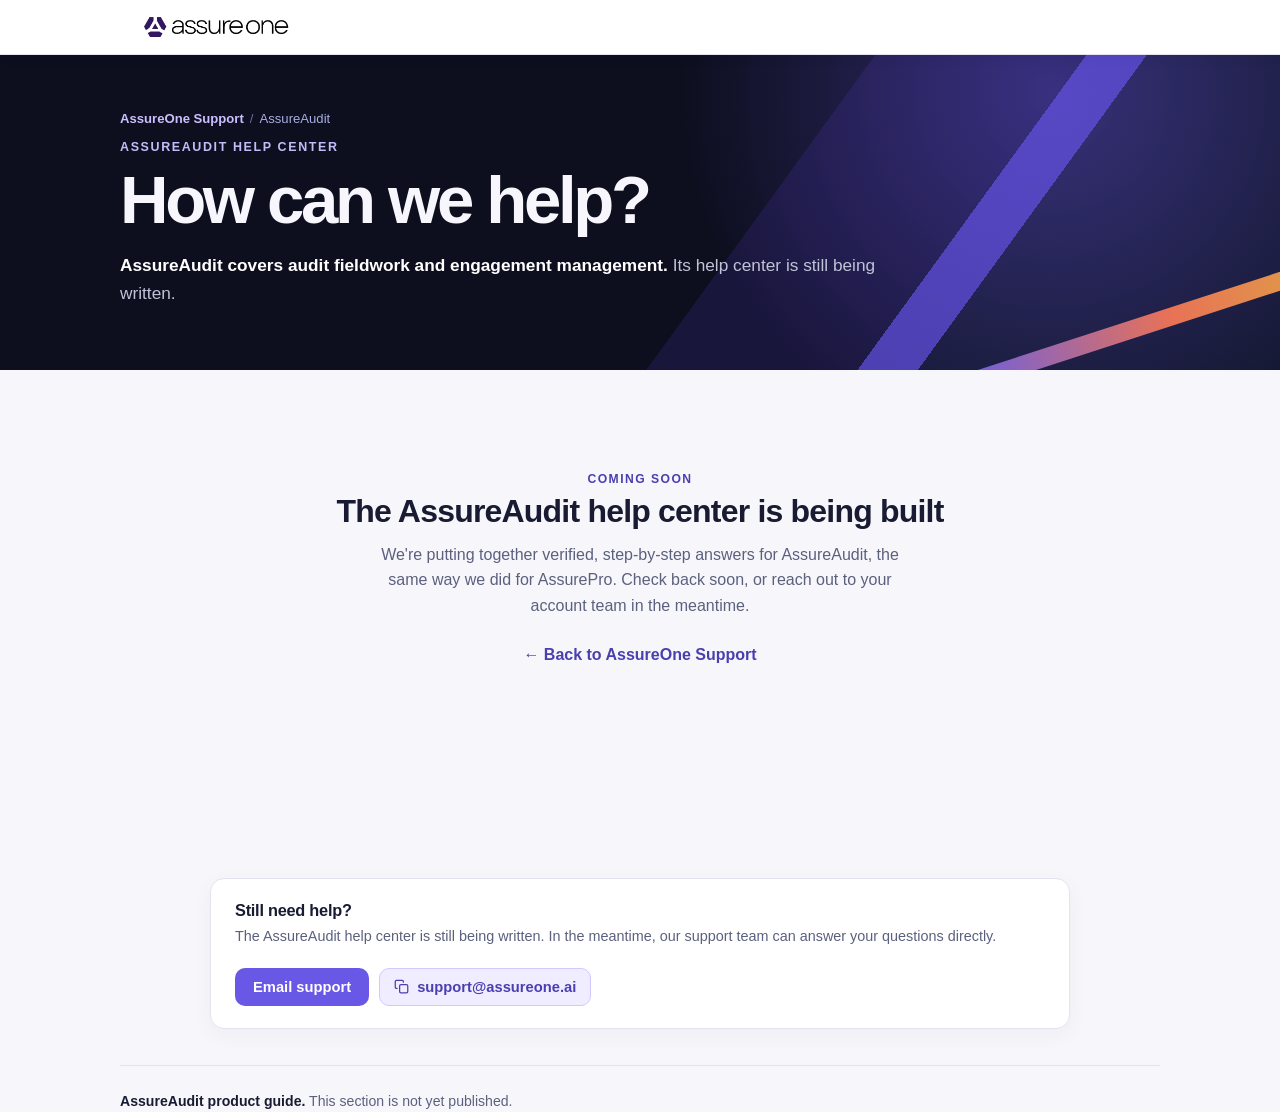
==== assureaudit/index.html @ 4059ecc4 "Expand help center to the full AssureOne suite Restructure into a product hub with a dedicated help " ====
<!DOCTYPE html>
<html lang="en">
<head>
<meta charset="UTF-8">
<meta name="viewport" content="width=device-width, initial-scale=1.0">
<meta name="description" content="Help center for AssureAudit, part of the AssureOne suite. Content coming soon.">
<title>AssureAudit Help Center | AssureOne</title>
<style>
:root{--night:#0d0f1f;--violet:#6957e5;--violet-dark:#4b3fb0;--ink:#181b32;--muted:#5b607e;--paper:#f7f7fb;--card:#fff;--rule:#e3e3ef;--soft:#efedff;--white:#f7f6fc;--font:Inter,-apple-system,BlinkMacSystemFont,"Segoe UI",sans-serif}
*{box-sizing:border-box}html{scroll-behavior:smooth}body{margin:0;background:var(--paper);color:var(--ink);font-family:var(--font);-webkit-font-smoothing:antialiased}button,input{font:inherit}
.topbar{background:#fff;border-bottom:1px solid var(--rule);position:sticky;top:0;z-index:10;box-shadow:0 2px 12px rgba(24,27,50,.05)}.topbar-inner{max-width:1040px;margin:auto;padding:12px 24px;display:flex;align-items:center}.brand-logo{display:block;width:auto;height:30px;max-width:190px}
.hero{position:relative;overflow:hidden;background:radial-gradient(circle at 82% 12%,rgba(105,87,229,.4),transparent 34%),linear-gradient(126deg,#0d0f1f 0 58%,#19163c 58% 72%,#4b3fb0 72% 76%,#151832 76%);color:var(--white);padding:56px 24px 62px}.hero:after{content:"";position:absolute;width:420px;height:18px;right:-100px;bottom:44px;transform:rotate(-18deg);background:linear-gradient(90deg,#7867ee,#fe7b58,#f3bc42);border-radius:999px;opacity:.9}.hero-inner{max-width:1040px;margin:auto;position:relative;z-index:1}.eyebrow{margin:0 0 12px;color:#c2bdf8;font-size:.78rem;font-weight:700;text-transform:uppercase;letter-spacing:.13em}h1{font-size:clamp(2.6rem,6vw,4.2rem);line-height:1.02;letter-spacing:-.05em;margin:0 0 16px}.lede{font-size:1.08rem;line-height:1.65;color:#c0c3d8;max-width:760px;margin:0}.lede strong{color:#fff;font-weight:600}
.page{max-width:1040px;margin:auto;padding:42px 24px 60px}.section-kicker{margin:0 0 7px;color:var(--violet-dark);font-size:.76rem;font-weight:800;text-transform:uppercase;letter-spacing:.12em}.section-title{font-size:clamp(1.45rem,3vw,2rem);letter-spacing:-.025em;margin:0}.section-copy{color:var(--muted);line-height:1.6;margin:8px 0 0}.category-browser{margin-bottom:38px}.category-grid{display:grid;grid-template-columns:repeat(3,minmax(0,1fr));gap:14px;margin-top:20px}.category-card{position:relative;text-align:left;border:1px solid var(--rule);background:var(--card);border-radius:14px;padding:20px;min-height:148px;color:var(--ink);cursor:pointer;box-shadow:0 6px 22px rgba(24,27,50,.045);transition:transform .18s ease,border-color .18s ease,box-shadow .18s ease}.category-card:hover,.category-card:focus-visible{transform:translateY(-2px);border-color:#c9c1ff;box-shadow:0 12px 28px rgba(51,42,121,.1);outline:none}.category-card.active{border-color:var(--violet);box-shadow:0 0 0 2px rgba(105,87,229,.12)}.category-top{display:flex;align-items:center;justify-content:space-between;gap:12px}.category-badge{display:grid;place-items:center;width:34px;height:34px;border-radius:10px;background:var(--soft);color:var(--violet-dark);font-size:.76rem;font-weight:800}.category-count{color:#8b8fa8;font-size:.78rem}.category-card strong{display:block;margin-top:14px;font-size:1rem}.category-card small{display:block;color:var(--muted);font-size:.84rem;line-height:1.5;margin-top:6px}
.tools{position:sticky;top:55px;z-index:5;background:linear-gradient(var(--paper) 92%,rgba(247,247,251,0));padding:12px 0 18px}.search-wrap{position:relative}.search{width:100%;border:1px solid var(--rule);background:#fff;border-radius:12px;padding:14px 44px 14px 16px;color:var(--ink);outline:none;box-shadow:0 5px 18px rgba(24,27,50,.05)}.search:focus{border-color:var(--violet);box-shadow:0 0 0 3px rgba(105,87,229,.13)}.search-icon{position:absolute;right:16px;top:50%;transform:translateY(-50%);color:var(--violet-dark);font-size:1.1rem}.search-feedback{min-height:24px;margin:7px 2px 4px;color:var(--muted);font-size:.82rem}.filters{display:flex;gap:8px;overflow:auto;padding:4px 0 2px;scrollbar-width:none}.filters::-webkit-scrollbar{display:none}.filter{border:1px solid var(--rule);background:#fff;color:var(--muted);padding:8px 12px;border-radius:999px;font-size:.82rem;white-space:nowrap;cursor:pointer}.filter:hover,.filter.active{background:var(--soft);border-color:#cfc9ff;color:var(--violet-dark)}
.faq-area{max-width:860px;margin:auto}.results{font-size:.82rem;color:var(--muted);margin:0 0 10px}.faq-list{display:grid;gap:10px}.faq{border:1px solid var(--rule);border-radius:12px;background:#fff;box-shadow:0 3px 12px rgba(24,27,50,.025);overflow:hidden}.faq[hidden]{display:none}.faq summary{list-style:none;cursor:pointer;display:flex;justify-content:space-between;align-items:center;gap:18px;padding:18px 20px;font-size:1rem;font-weight:650;line-height:1.45}.faq summary::-webkit-details-marker{display:none}.faq summary:focus-visible{outline:2px solid var(--violet);outline-offset:-3px;border-radius:10px}.faq-icon{width:17px;height:17px;position:relative;flex:none}.faq-icon:before,.faq-icon:after{content:"";position:absolute;background:var(--violet-dark);transition:transform .18s ease}.faq-icon:before{width:17px;height:1.5px;left:0;top:8px}.faq-icon:after{width:1.5px;height:17px;left:8px;top:0}.faq[open] .faq-icon:after{transform:rotate(90deg) scaleY(0)}.faq[open] summary{background:#fbfaff}.answer{color:var(--muted);font-size:.96rem;line-height:1.72;padding:0 48px 22px 20px}.answer p{margin:0}.answer p+p{margin-top:12px}.answer-steps{margin:14px 0 0;padding-left:1.4rem}.answer-steps li{margin:.52rem 0;padding-left:.18rem}.empty{display:none;text-align:center;color:var(--muted);padding:42px 0}.footer{max-width:860px;border-top:1px solid var(--rule);margin:36px auto 0;padding-top:24px;color:var(--muted);font-size:.88rem;line-height:1.6}.footer strong{color:var(--ink)}
@media(max-width:820px){.category-grid{grid-template-columns:repeat(2,minmax(0,1fr))}.hero:after{opacity:.45}}
@media(max-width:600px){.hero{padding:44px 20px 54px}.hero:after{display:none}.page{padding:30px 18px 50px}.category-grid{grid-template-columns:1fr}.category-card{min-height:0}.tools{top:51px}.answer{padding-right:22px}}
@media(prefers-reduced-motion:reduce){html{scroll-behavior:auto}.faq-icon:before,.faq-icon:after{transition:none}}
.breadcrumb{margin:0 0 14px;font-size:.82rem;color:#a9ade0}.breadcrumb a{color:#c9c1ff;text-decoration:none;font-weight:600}.breadcrumb a:hover,.breadcrumb a:focus-visible{text-decoration:underline}.breadcrumb span{margin:0 6px;color:#6a6f99}


.help-cta{max-width:860px;margin:40px auto 0;border:1px solid var(--rule);background:var(--card);border-radius:14px;padding:22px 24px;display:flex;align-items:center;justify-content:space-between;gap:20px;flex-wrap:wrap;box-shadow:0 6px 22px rgba(24,27,50,.045)}.help-cta-wide{max-width:1040px}.help-cta strong{display:block;font-size:1.02rem;letter-spacing:-.015em}.help-cta p{margin:5px 0 0;color:var(--muted);font-size:.9rem;line-height:1.55}.help-cta-actions{display:flex;align-items:center;gap:10px;flex-wrap:wrap}.help-cta-mail{display:inline-block;background:var(--violet);color:#fff;text-decoration:none;font-weight:650;font-size:.92rem;padding:11px 18px;border-radius:10px;white-space:nowrap}.help-cta-mail:hover,.help-cta-mail:focus-visible{background:var(--violet-dark);outline:none}.help-cta-copy{display:inline-flex;align-items:center;gap:8px;background:var(--soft);border:1px solid #cfc9ff;color:var(--violet-dark);font:inherit;font-size:.92rem;font-weight:650;padding:10px 14px;border-radius:10px;cursor:pointer;white-space:nowrap}.help-cta-copy:hover,.help-cta-copy:focus-visible{background:#e7e3ff;outline:none}.help-cta-copy svg{width:15px;height:15px;flex:none}.help-cta-copy.copied{background:#e8f7ee;border-color:#a9dcbd;color:#1f7a45}@media(max-width:600px){.help-cta{padding:18px}.help-cta-actions{width:100%}.help-cta-mail,.help-cta-copy{width:100%;justify-content:center;text-align:center}}
</style>
</head>
<body>
<nav class="topbar" aria-label="AssureOne"><div class="topbar-inner"><img class="brand-logo" src="[data-uri]" alt="AssureOne"></div></nav>
<header class="hero"><div class="hero-inner"><p class="breadcrumb"><a href="../index.html">AssureOne Support</a><span aria-hidden="true">/</span>AssureAudit</p><p class="eyebrow">AssureAudit help center</p><h1>How can we help?</h1><p class="lede"><strong>AssureAudit covers audit fieldwork and engagement management.</strong> Its help center is still being written.</p></div></header>
<main class="page">
<section class="category-browser" aria-labelledby="browse-title" style="text-align:center;padding:60px 24px">
<p class="section-kicker">Coming soon</p>
<h2 class="section-title" id="browse-title">The AssureAudit help center is being built</h2>
<p class="section-copy" style="max-width:520px;margin:12px auto 0">We're putting together verified, step-by-step answers for AssureAudit, the same way we did for AssurePro. Check back soon, or reach out to your account team in the meantime.</p>
<p style="margin-top:28px"><a href="../index.html" style="color:var(--violet-dark);font-weight:700;text-decoration:none">&larr; Back to AssureOne Support</a></p>
</section>
</main>

<section class="help-cta" aria-label="Contact support"><div><strong>Still need help?</strong><p>The AssureAudit help center is still being written. In the meantime, our support team can answer your questions directly.</p></div><div class="help-cta-actions"><a class="help-cta-mail" href="mailto:support@assureone.ai">Email support</a><button class="help-cta-copy" type="button" title="Copy support@assureone.ai to clipboard"><svg viewBox="0 0 24 24" fill="none" stroke="currentColor" stroke-width="2" stroke-linecap="round" stroke-linejoin="round" aria-hidden="true"><rect x="9" y="9" width="13" height="13" rx="2"></rect><path d="M5 15H4a2 2 0 0 1-2-2V4a2 2 0 0 1 2-2h9a2 2 0 0 1 2 2v1"></path></svg><span class="help-cta-copy-label">support@assureone.ai</span></button></div></section>
<footer class="footer" style="max-width:1040px"><strong>AssureAudit product guide.</strong> This section is not yet published.</footer>

<script>
(function(){
  var EMAIL='support@assureone.ai';
  function selectNode(node){
    try{
      var r=document.createRange();r.selectNodeContents(node);
      var s=window.getSelection();s.removeAllRanges();s.addRange(r);
      return true;
    }catch(e){return false;}
  }
  function execCopy(){
    try{return document.execCommand('copy');}catch(e){return false;}
  }
  document.querySelectorAll('.help-cta-copy').forEach(function(btn){
    var label=btn.querySelector('.help-cta-copy-label');
    var original=label?label.textContent:EMAIL;
    var timer=null;
    function flash(msg,good){
      if(label)label.textContent=msg;
      btn.classList.toggle('copied',!!good);
      if(timer)clearTimeout(timer);
      timer=setTimeout(function(){
        if(label)label.textContent=original;
        btn.classList.remove('copied');
      },2200);
    }
    btn.addEventListener('click',function(){
      // Select the address first, so Ctrl+C / Cmd+C always works even if
      // the programmatic copy is blocked (file:// pages, older browsers).
      var selected=label?selectNode(label):false;
      if(navigator.clipboard&&navigator.clipboard.writeText){
        navigator.clipboard.writeText(EMAIL).then(function(){
          flash('Copied',true);
        },function(){
          var ok=execCopy();
          flash(ok?'Copied':(selected?'Selected — press Ctrl+C':'Copy blocked'),ok);
        });
      }else{
        var ok2=execCopy();
        flash(ok2?'Copied':(selected?'Selected — press Ctrl+C':'Copy blocked'),ok2);
      }
    });
  });
})();
</script>
</body>
</html>
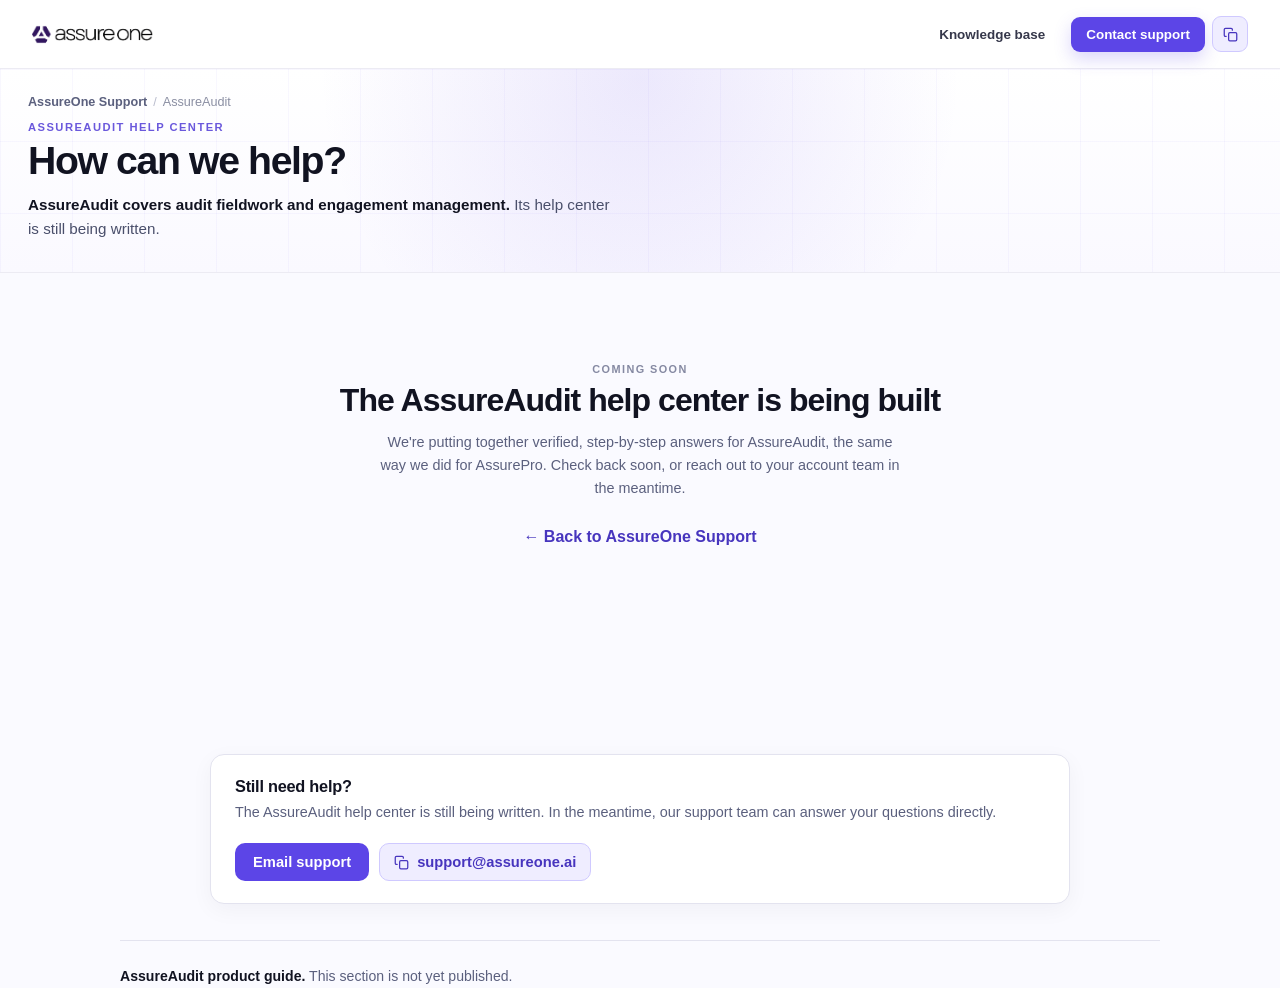
==== commit c19f620c: "Read articles in the knowledge base design, not the old product view Clicking an article used to jum" ====
--- a/assureaudit/index.html
+++ b/assureaudit/index.html
@@ -20,10 +20,81 @@
 
 
 .help-cta{max-width:860px;margin:40px auto 0;border:1px solid var(--rule);background:var(--card);border-radius:14px;padding:22px 24px;display:flex;align-items:center;justify-content:space-between;gap:20px;flex-wrap:wrap;box-shadow:0 6px 22px rgba(24,27,50,.045)}.help-cta-wide{max-width:1040px}.help-cta strong{display:block;font-size:1.02rem;letter-spacing:-.015em}.help-cta p{margin:5px 0 0;color:var(--muted);font-size:.9rem;line-height:1.55}.help-cta-actions{display:flex;align-items:center;gap:10px;flex-wrap:wrap}.help-cta-mail{display:inline-block;background:var(--violet);color:#fff;text-decoration:none;font-weight:650;font-size:.92rem;padding:11px 18px;border-radius:10px;white-space:nowrap}.help-cta-mail:hover,.help-cta-mail:focus-visible{background:var(--violet-dark);outline:none}.help-cta-copy{display:inline-flex;align-items:center;gap:8px;background:var(--soft);border:1px solid #cfc9ff;color:var(--violet-dark);font:inherit;font-size:.92rem;font-weight:650;padding:10px 14px;border-radius:10px;cursor:pointer;white-space:nowrap}.help-cta-copy:hover,.help-cta-copy:focus-visible{background:#e7e3ff;outline:none}.help-cta-copy svg{width:15px;height:15px;flex:none}.help-cta-copy.copied{background:#e8f7ee;border-color:#a9dcbd;color:#1f7a45}@media(max-width:600px){.help-cta{padding:18px}.help-cta-actions{width:100%}.help-cta-mail,.help-cta-copy{width:100%;justify-content:center;text-align:center}}
+
+/* Aligned with the knowledge-base design */
+:root{--violet:#5c45e7;--violet-dark:#4735be;--ink:#111321;--paper:#fafaff;--hc-topbar-h:69px}
+
+/* header: the hub's bar, with the same two actions on the right */
+.topbar{background:rgba(255,255,255,.96);border-bottom:1px solid #ecebf3;box-shadow:none;position:sticky;top:0;z-index:30}
+.topbar-inner{height:68px;max-width:1320px;padding:0 32px;gap:0}
+.brand-logo{height:25px;max-width:165px}
+.top-actions{margin-left:auto;display:flex;align-items:center;gap:26px}
+.top-actions a{color:#36384b;text-decoration:none;font-size:.84rem;font-weight:600}
+.top-actions a:hover,.top-actions a:focus-visible{color:var(--violet);outline:none}
+.top-actions .top-support{display:inline-block;padding:10px 15px;border-radius:9px;background:var(--violet);color:#fff;box-shadow:0 7px 17px rgba(92,69,231,.22)}
+.top-actions .top-support:hover,.top-actions .top-support:focus-visible{background:var(--violet-dark);color:#fff}
+
+/* hero: the hub's light treatment instead of the dark gradient */
+.hero{background:none;background-image:radial-gradient(circle at 50% 5%,rgba(111,83,234,.13),transparent 48%),linear-gradient(rgba(111,83,234,.045) 1px,transparent 1px),linear-gradient(90deg,rgba(111,83,234,.045) 1px,transparent 1px),linear-gradient(#fff,#faf9ff);background-size:auto,72px 72px,72px 72px,auto;border-bottom:1px solid #ecebf3;color:var(--ink);padding:26px 28px 30px}
+.hero:after{display:none}
+.hero-inner{max-width:1240px}
+.breadcrumb{margin:0 0 12px;color:#8b8fa3;font-size:.79rem}
+.breadcrumb a{color:#5b607e;font-weight:600;text-decoration:none}
+.breadcrumb a:hover,.breadcrumb a:focus-visible{color:var(--violet);text-decoration:none;outline:none}
+.breadcrumb span{color:#b9bccd}
+.eyebrow{margin:0 0 6px;color:#6a58dc;font-size:.7rem}
+.hero h1{font-size:clamp(1.7rem,3.1vw,2.45rem);line-height:1.12;letter-spacing:-.035em;margin:0 0 10px;color:var(--ink)}
+.lede{color:#4a4f6b;font-size:.95rem;line-height:1.6;max-width:70ch}
+.lede strong{color:var(--ink);font-weight:650}
+
+/* body: the hub's widths, cards and search field */
+.page{max-width:1240px;padding:30px 28px 54px}
+.section-kicker{color:#8589a2;font-size:.68rem;font-weight:800;letter-spacing:.13em}
+.section-title{letter-spacing:-.03em}
+.section-copy{color:var(--muted);font-size:.9rem}
+.category-card{border-color:#e2e1ec;border-radius:13px;box-shadow:0 4px 15px rgba(24,27,50,.035)}
+.category-card:hover,.category-card:focus-visible{border-color:#c9c1ff;box-shadow:0 12px 28px rgba(51,42,121,.1)}
+.tools{top:calc(var(--hc-topbar-h) + 6px);background:linear-gradient(var(--paper) 92%,rgba(250,250,255,0))}
+.search{height:52px;border-color:#e0dfea;border-radius:11px;padding:0 44px 0 16px;font-size:.98rem;box-shadow:0 8px 24px rgba(5,6,21,.07)}
+.faq{border-color:#e2e1ec;border-radius:13px;box-shadow:0 4px 15px rgba(24,27,50,.035)}
+
+/* every answer links to its own page, so a reader can move between the
+   quick accordion here and the full article view */
+.answer-link{display:inline-flex;align-items:center;gap:6px;margin-top:14px;color:var(--violet-dark);text-decoration:none;font-size:.82rem;font-weight:700}
+.answer-link:hover,.answer-link:focus-visible{color:var(--violet);outline:none}
+.answer-link:after{content:"\2192"}
+
+@media(max-width:900px){.top-actions{gap:14px}.top-actions a:not(.top-support){display:none}}
+@media(max-width:720px){
+  :root{--hc-topbar-h:61px}
+  .topbar-inner{height:60px;padding:0 18px}
+  .hero{padding:20px 18px 24px}
+  .page{padding:24px 18px 44px}
+  .tools{top:calc(var(--hc-topbar-h) + 4px)}
+  .top-actions .top-support{padding:8px 11px;font-size:.76rem}
+}
+
+/* hdr-support:start */
+/* header support control: open a mail app, or copy the address */
+.hdr-support{position:relative;display:inline-flex;align-items:center;gap:7px}
+.hdr-copy{display:grid;place-items:center;width:36px;height:36px;flex:none;padding:0;border:1px solid #cfc9ff;border-radius:9px;background:#efedff;color:#4735be;cursor:pointer;transition:background .15s ease,border-color .15s ease}
+.hdr-copy:hover,.hdr-copy:focus-visible{background:#e2ddff;border-color:#b6acff;outline:none}
+.hdr-copy svg{width:15px;height:15px;display:block}
+.hdr-copy .hdr-copy-done{display:none}
+.hdr-copy.copied{background:#e8f7ee;border-color:#a9dcbd;color:#1f7a45}
+.hdr-copy.copied .hdr-copy-mark{display:none}
+.hdr-copy.copied .hdr-copy-done{display:block}
+.hdr-sr{position:absolute;width:1px;height:1px;padding:0;margin:-1px;overflow:hidden;clip:rect(0 0 0 0);white-space:nowrap;border:0}
+/* The icon-only header button has no label to change, so it gets a small
+   confirmation instead. */
+.hdr-tip{position:absolute;top:calc(100% + 7px);right:0;z-index:50;padding:5px 9px;border-radius:7px;background:#1f7a45;color:#fff;font-size:.72rem;font-weight:700;white-space:nowrap;box-shadow:0 6px 16px rgba(24,27,50,.18);pointer-events:none}
+.hdr-tip.bad{background:#8a3d2c}
+@media(max-width:720px){.hdr-copy{width:32px;height:32px}.hdr-support{gap:6px}.hdr-tip{font-size:.7rem}}
+/* hdr-support:end */
 </style>
 </head>
 <body>
-<nav class="topbar" aria-label="AssureOne"><div class="topbar-inner"><img class="brand-logo" src="[data-uri]" alt="AssureOne"></div></nav>
+<nav class="topbar" aria-label="AssureOne"><div class="topbar-inner"><img class="brand-logo" src="[data-uri]" alt="AssureOne"><div class="top-actions"><a href="../index.html">Knowledge base</a><span class="hdr-support"><a class="top-support" href="mailto:support@assureone.ai">Contact support</a><button class="hdr-copy" type="button" title="Copy support@assureone.ai to clipboard" aria-label="Copy support email address"><svg class="hdr-copy-mark" viewBox="0 0 24 24" fill="none" stroke="currentColor" stroke-width="2" stroke-linecap="round" stroke-linejoin="round" aria-hidden="true"><rect x="9" y="9" width="13" height="13" rx="2"></rect><path d="M5 15H4a2 2 0 0 1-2-2V4a2 2 0 0 1 2-2h9a2 2 0 0 1 2 2v1"></path></svg><svg class="hdr-copy-done" viewBox="0 0 24 24" fill="none" stroke="currentColor" stroke-width="2.4" stroke-linecap="round" stroke-linejoin="round" aria-hidden="true"><path d="M20 6 9 17l-5-5"></path></svg></button><span class="hdr-sr" role="status" aria-live="polite"></span></span></div></div></nav>
 <header class="hero"><div class="hero-inner"><p class="breadcrumb"><a href="../index.html">AssureOne Support</a><span aria-hidden="true">/</span>AssureAudit</p><p class="eyebrow">AssureAudit help center</p><h1>How can we help?</h1><p class="lede"><strong>AssureAudit covers audit fieldwork and engagement management.</strong> Its help center is still being written.</p></div></header>
 <main class="page">
 <section class="category-browser" aria-labelledby="browse-title" style="text-align:center;padding:60px 24px">
@@ -36,51 +107,87 @@
 
 <section class="help-cta" aria-label="Contact support"><div><strong>Still need help?</strong><p>The AssureAudit help center is still being written. In the meantime, our support team can answer your questions directly.</p></div><div class="help-cta-actions"><a class="help-cta-mail" href="mailto:support@assureone.ai">Email support</a><button class="help-cta-copy" type="button" title="Copy support@assureone.ai to clipboard"><svg viewBox="0 0 24 24" fill="none" stroke="currentColor" stroke-width="2" stroke-linecap="round" stroke-linejoin="round" aria-hidden="true"><rect x="9" y="9" width="13" height="13" rx="2"></rect><path d="M5 15H4a2 2 0 0 1-2-2V4a2 2 0 0 1 2-2h9a2 2 0 0 1 2 2v1"></path></svg><span class="help-cta-copy-label">support@assureone.ai</span></button></div></section>
 <footer class="footer" style="max-width:1040px"><strong>AssureAudit product guide.</strong> This section is not yet published.</footer>
-
-<script>
+<!-- hdr-support:start --><script>
 (function(){
   var EMAIL='support@assureone.ai';
-  function selectNode(node){
-    try{
-      var r=document.createRange();r.selectNodeContents(node);
-      var s=window.getSelection();s.removeAllRanges();s.addRange(r);
-      return true;
-    }catch(e){return false;}
+  var TARGETS='.hdr-copy,.ar-help-copy,.help-cta-copy';
+
+  // Synchronous, so it still holds the click's user activation.
+  function copyNow(text){
+    var field=document.createElement('textarea');
+    field.value=text;
+    field.setAttribute('readonly','');
+    field.setAttribute('aria-hidden','true');
+    field.style.position='fixed';
+    field.style.left='-9999px';
+    field.style.top='0';
+    document.body.appendChild(field);
+
+    // Put the caller's selection back afterwards, so copying from the header
+    // does not wipe out text the reader had highlighted.
+    var sel=document.getSelection();
+    var previous=(sel&&sel.rangeCount)?sel.getRangeAt(0):null;
+
+    field.focus({preventScroll:true});
+    field.select();
+    try{field.setSelectionRange(0,text.length);}catch(e){}  // iOS needs this
+
+    var ok=false;
+    try{ok=document.execCommand('copy');}catch(e){}
+
+    document.body.removeChild(field);
+    if(previous&&sel){try{sel.removeAllRanges();sel.addRange(previous);}catch(e){}}
+    return ok;
   }
-  function execCopy(){
-    try{return document.execCommand('copy');}catch(e){return false;}
-  }
-  document.querySelectorAll('.help-cta-copy').forEach(function(btn){
-    var label=btn.querySelector('.help-cta-copy-label');
-    var original=label?label.textContent:EMAIL;
-    var timer=null;
-    function flash(msg,good){
-      if(label)label.textContent=msg;
-      btn.classList.toggle('copied',!!good);
-      if(timer)clearTimeout(timer);
-      timer=setTimeout(function(){
-        if(label)label.textContent=original;
-        btn.classList.remove('copied');
-      },2200);
+
+  document.querySelectorAll(TARGETS).forEach(function(btn){
+    var label=btn.querySelector('.help-cta-copy-label,.ar-help-copy-label');
+    var original=label?label.textContent:'';
+    var tip=null, timer=null;
+
+    function reset(){
+      if(timer){clearTimeout(timer);timer=null;}
+      btn.classList.remove('copied');
+      btn.title='Copy '+EMAIL+' to clipboard';
+      if(label) label.textContent=original;
+      if(tip){tip.remove();tip=null;}
     }
-    btn.addEventListener('click',function(){
-      // Select the address first, so Ctrl+C / Cmd+C always works even if
-      // the programmatic copy is blocked (file:// pages, older browsers).
-      var selected=label?selectNode(label):false;
+
+    function show(message,good){
+      if(timer) clearTimeout(timer);
+      btn.classList.toggle('copied',good);
+      btn.title=good?('Copied '+EMAIL):('Copy '+EMAIL+' to clipboard');
+      if(label) label.textContent=good?'Copied':original;
+      // A labelled button says it in the label; the icon-only header button
+      // needs somewhere to say it.
+      if(!label){
+        if(!tip){
+          tip=document.createElement('span');
+          tip.className='hdr-tip';
+          tip.setAttribute('role','status');
+          btn.parentNode.appendChild(tip);
+        }
+        tip.textContent=message;
+        tip.classList.toggle('bad',!good);
+      }
+      timer=setTimeout(reset,1600);
+    }
+
+    btn.addEventListener('click',function(e){
+      e.preventDefault();
+      if(copyNow(EMAIL)){show('Copied',true);return;}
+      // Some browsers have retired execCommand; try the modern API next.
       if(navigator.clipboard&&navigator.clipboard.writeText){
-        navigator.clipboard.writeText(EMAIL).then(function(){
-          flash('Copied',true);
-        },function(){
-          var ok=execCopy();
-          flash(ok?'Copied':(selected?'Selected — press Ctrl+C':'Copy blocked'),ok);
-        });
+        navigator.clipboard.writeText(EMAIL).then(
+          function(){show('Copied',true);},
+          function(){show('Press ⌘C',false);}
+        );
       }else{
-        var ok2=execCopy();
-        flash(ok2?'Copied':(selected?'Selected — press Ctrl+C':'Copy blocked'),ok2);
+        show('Press ⌘C',false);
       }
     });
   });
 })();
-</script>
+</script><!-- hdr-support:end -->
 </body>
 </html>
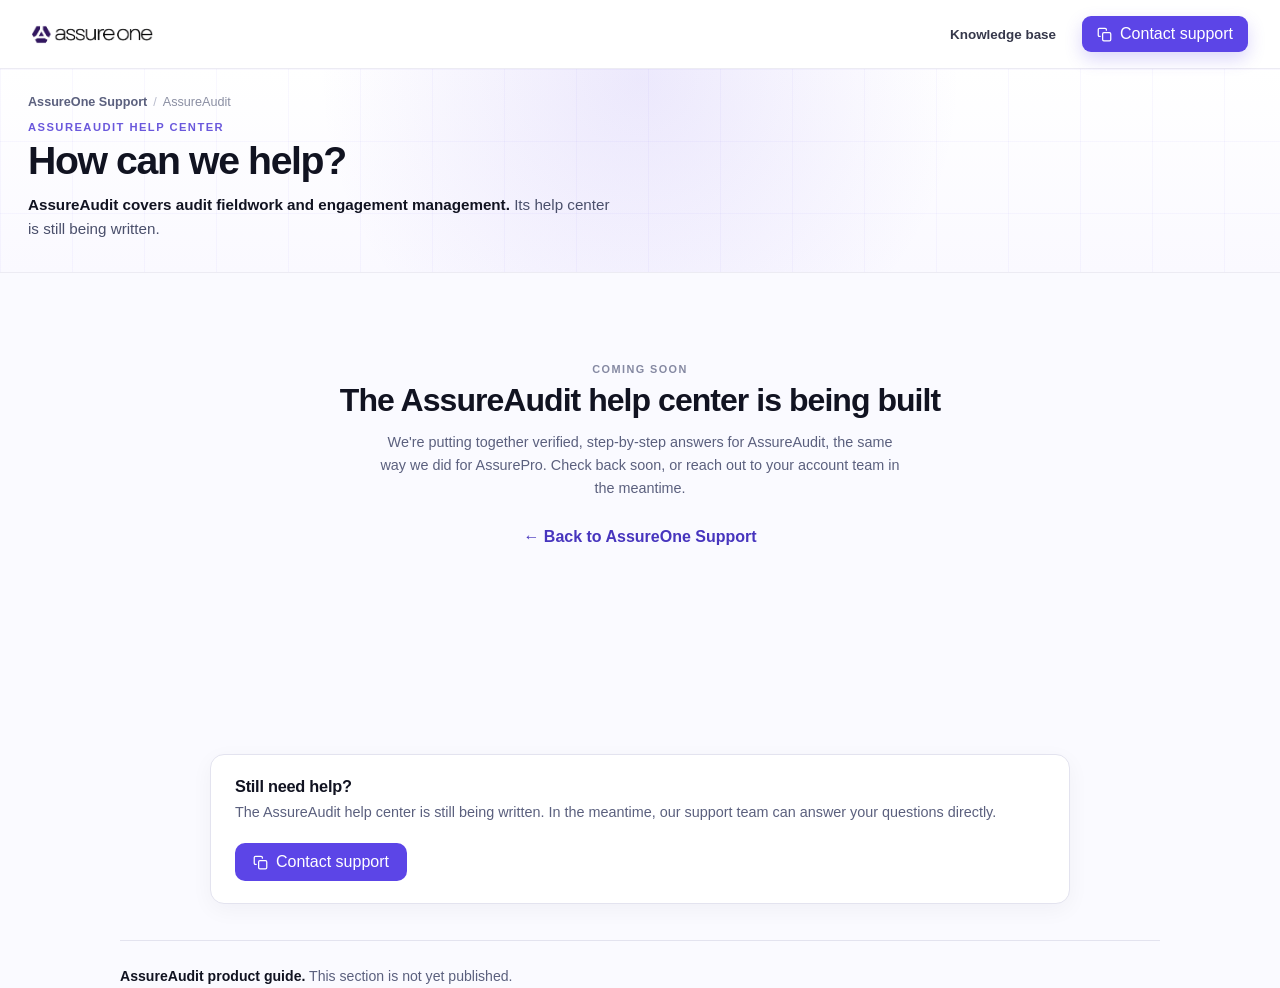
==== commit 4fab54ed: "Merge the 2026-09-07 design drop, with its two copy and nav bugs fixed Takes the incoming build: a s" ====
--- a/assureaudit/index.html
+++ b/assureaudit/index.html
@@ -94,7 +94,7 @@
 </style>
 </head>
 <body>
-<nav class="topbar" aria-label="AssureOne"><div class="topbar-inner"><img class="brand-logo" src="[data-uri]" alt="AssureOne"><div class="top-actions"><a href="../index.html">Knowledge base</a><span class="hdr-support"><a class="top-support" href="mailto:support@assureone.ai">Contact support</a><button class="hdr-copy" type="button" title="Copy support@assureone.ai to clipboard" aria-label="Copy support email address"><svg class="hdr-copy-mark" viewBox="0 0 24 24" fill="none" stroke="currentColor" stroke-width="2" stroke-linecap="round" stroke-linejoin="round" aria-hidden="true"><rect x="9" y="9" width="13" height="13" rx="2"></rect><path d="M5 15H4a2 2 0 0 1-2-2V4a2 2 0 0 1 2-2h9a2 2 0 0 1 2 2v1"></path></svg><svg class="hdr-copy-done" viewBox="0 0 24 24" fill="none" stroke="currentColor" stroke-width="2.4" stroke-linecap="round" stroke-linejoin="round" aria-hidden="true"><path d="M20 6 9 17l-5-5"></path></svg></button><span class="hdr-sr" role="status" aria-live="polite"></span></span></div></div></nav>
+<nav class="topbar" aria-label="AssureOne"><div class="topbar-inner"><img class="brand-logo" src="[data-uri]" alt="AssureOne"><div class="top-actions"><a href="../index.html">Knowledge base</a><span class="hdr-support"><a class="top-support" href="mailto:support@assureone.ai">Contact support</a><button class="hdr-copy" type="button" title="Copy support@assureone.ai to clipboard" aria-label="Contact support address"><svg class="hdr-copy-mark" viewBox="0 0 24 24" fill="none" stroke="currentColor" stroke-width="2" stroke-linecap="round" stroke-linejoin="round" aria-hidden="true"><rect x="9" y="9" width="13" height="13" rx="2"></rect><path d="M5 15H4a2 2 0 0 1-2-2V4a2 2 0 0 1 2-2h9a2 2 0 0 1 2 2v1"></path></svg><svg class="hdr-copy-done" viewBox="0 0 24 24" fill="none" stroke="currentColor" stroke-width="2.4" stroke-linecap="round" stroke-linejoin="round" aria-hidden="true"><path d="M20 6 9 17l-5-5"></path></svg></button><span class="hdr-sr" role="status" aria-live="polite"></span></span></div></div></nav>
 <header class="hero"><div class="hero-inner"><p class="breadcrumb"><a href="../index.html">AssureOne Support</a><span aria-hidden="true">/</span>AssureAudit</p><p class="eyebrow">AssureAudit help center</p><h1>How can we help?</h1><p class="lede"><strong>AssureAudit covers audit fieldwork and engagement management.</strong> Its help center is still being written.</p></div></header>
 <main class="page">
 <section class="category-browser" aria-labelledby="browse-title" style="text-align:center;padding:60px 24px">
@@ -189,5 +189,270 @@
   });
 })();
 </script><!-- hdr-support:end -->
+<!-- functional-polish:start -->
+<style id="functional-polish">
+.single-support-copy{appearance:none;border:0;cursor:pointer;font:inherit;line-height:1;white-space:nowrap}
+.hdr-support .single-support-copy{display:inline-flex;align-items:center;justify-content:center;gap:8px}
+.help-cta-actions .single-support-copy{display:inline-flex;align-items:center;justify-content:center;gap:8px}
+.ar-help .single-support-copy,.hc-support .single-support-copy{display:flex;align-items:center;justify-content:center;gap:7px;width:100%}
+.single-support-copy svg{width:15px;height:15px;flex:none}
+.single-support-copy.copied{background:#16835c!important;color:#fff!important;box-shadow:0 7px 17px rgba(22,131,92,.18)!important}
+.single-support-copy.copy-error{background:#8c493b!important;color:#fff!important}
+.single-support-status{position:absolute;width:1px;height:1px;padding:0;margin:-1px;overflow:hidden;clip:rect(0,0,0,0);white-space:nowrap;border:0}
+
+/* Keep the homepage discovery rail available while the article list scrolls. */
+@media(min-width:981px){
+  .hc-rail{position:sticky!important;top:calc(var(--hc-topbar-h) + 18px)!important;align-self:start;max-height:calc(100vh - var(--hc-topbar-h) - 34px)!important;overflow-y:auto!important;overscroll-behavior:contain;scrollbar-gutter:stable;padding-right:4px}
+}
+
+/* Focused article layout: section navigation + a generous reading column.
+   Related content and support follow the answer instead of competing with it. */
+.ar-side-more{width:100%;margin-top:8px;padding:8px 10px;border:1px solid #dedcea;border-radius:9px;background:#fff;color:var(--violet-dark);font:inherit;font-size:.76rem;font-weight:700;cursor:pointer}
+.ar-side-more:hover,.ar-side-more:focus-visible{background:var(--soft);border-color:#cfc9ff;outline:none}
+.ar-article-toolbar{display:flex;align-items:center;justify-content:space-between;gap:16px;margin-bottom:17px}
+.ar-article-toolbar .ar-meta{margin:0}
+.ar-copy-link{appearance:none;border:1px solid #dedcea;border-radius:8px;background:#fff;color:#555a74;padding:7px 10px;display:inline-flex;align-items:center;gap:6px;font:inherit;font-size:.74rem;font-weight:700;cursor:pointer;white-space:nowrap}
+.ar-copy-link:hover,.ar-copy-link:focus-visible{background:var(--soft);border-color:#cfc9ff;color:var(--violet-dark);outline:none}
+.ar-copy-link.copied{background:#e8f7ee;border-color:#a9dcbd;color:#1f7a45}
+.ar-copy-link svg{width:13px;height:13px;flex:none}
+.ar-copy-status{position:absolute;width:1px;height:1px;padding:0;margin:-1px;overflow:hidden;clip:rect(0,0,0,0);white-space:nowrap;border:0}
+
+@media(min-width:981px){
+  .ar-shell{max-width:1180px;grid-template-columns:218px minmax(0,1fr);gap:28px 32px}
+  .ar-side{grid-column:1;grid-row:1 / span 2}
+  #ar-main{grid-column:2;grid-row:1;min-width:0}
+  .ar-rail{grid-column:2;grid-row:2;position:static;max-height:none;overflow:visible;display:grid;grid-template-columns:minmax(0,1.45fr) minmax(250px,.8fr);gap:14px;align-items:stretch}
+  .ar-rail-card+.ar-rail-card{margin-top:0}
+  .ar-doc{padding:40px 48px 42px}
+  .ar-doc h1{font-size:clamp(1.9rem,3vw,2.45rem);max-width:22ch;margin-bottom:22px}
+  .ar-prose{font-size:1.03rem;line-height:1.78;max-width:72ch}
+  .ar-related{grid-template-columns:repeat(2,minmax(0,1fr));gap:8px}
+  .ar-related a{border:1px solid #ecebf3!important;border-radius:9px;padding:11px!important;background:#fcfcff}
+  .ar-related a:hover,.ar-related a:focus-visible{background:#f5f3ff}
+  .ar-help{background:#181a35;border-color:#181a35;color:#fff;display:flex;flex-direction:column}
+  .ar-help .ar-label{color:#aaa5e8}
+  .ar-help p{color:#c4c6d7}
+  .ar-help .single-support-copy{margin-top:auto}
+}
+@media(max-width:980px) and (min-width:761px){
+  .ar-doc{padding:36px 40px}
+  .ar-rail{margin-top:2px}
+}
+@media(max-width:600px){
+  .help-cta-actions .single-support-copy{width:100%}
+  .ar-article-toolbar{align-items:flex-start;flex-direction:column;gap:10px}
+  .ar-copy-link{width:100%;justify-content:center}
+  .ar-related{grid-template-columns:1fr}
+}
+</style>
+<script id="functional-polish-script">
+(function(){
+  var EMAIL='support@assureone.ai';
+  var COPY='<svg viewBox="0 0 24 24" fill="none" stroke="currentColor" stroke-width="2" stroke-linecap="round" stroke-linejoin="round" aria-hidden="true"><rect x="9" y="9" width="13" height="13" rx="2"></rect><path d="M5 15H4a2 2 0 0 1-2-2V4a2 2 0 0 1 2-2h9a2 2 0 0 1 2 2v1"></path></svg>';
+  var CHECK='<svg viewBox="0 0 24 24" fill="none" stroke="currentColor" stroke-width="2.5" stroke-linecap="round" stroke-linejoin="round" aria-hidden="true"><path d="m5 12 4 4L19 6"></path></svg>';
+
+  function makeButton(source){
+    var b=document.createElement('button');
+    b.type='button';b.className=((source&&source.className)||'')+' single-support-copy';
+    b.setAttribute('data-single-support-copy','');
+    b.setAttribute('aria-label','Copy '+EMAIL+' to clipboard');
+    b.innerHTML=COPY+'<span>Contact support</span><span class="single-support-status" role="status" aria-live="polite"></span>';
+    return b;
+  }
+
+  function replaceContents(container,source){
+    if(!container||container.querySelector('[data-single-support-copy]'))return;
+    container.replaceChildren(makeButton(source));
+  }
+
+  function upgradeSupport(root){
+    root=root||document;
+    root.querySelectorAll('.hdr-support').forEach(function(box){replaceContents(box,box.querySelector('a,.hdr-copy'));});
+    root.querySelectorAll('.help-cta-actions').forEach(function(box){replaceContents(box,box.querySelector('.help-cta-mail,.help-cta-copy'));});
+    root.querySelectorAll('.ar-help').forEach(function(box){
+      if(box.querySelector('[data-single-support-copy]'))return;
+      var source=box.querySelector('.ar-help-mail,.ar-help-copy');
+      box.querySelectorAll('.ar-help-mail,.ar-help-copy').forEach(function(n){n.remove();});
+      box.appendChild(makeButton(source));
+    });
+    root.querySelectorAll('.hc-support').forEach(function(box){
+      if(box.querySelector('[data-single-support-copy]'))return;
+      var source=box.querySelector('a,button');
+      box.querySelectorAll('a,button,.hc-copy-note').forEach(function(n){n.remove();});
+      box.appendChild(makeButton(source));
+    });
+  }
+
+  function fallbackCopy(text){
+    var area=document.createElement('textarea');
+    area.value=text;area.setAttribute('readonly','');area.setAttribute('aria-hidden','true');
+    area.style.position='fixed';area.style.left='-9999px';area.style.top='0';area.style.opacity='0';
+    document.body.appendChild(area);
+    // Put back whatever the reader had highlighted.
+    var sel=document.getSelection();
+    var previous=(sel&&sel.rangeCount)?sel.getRangeAt(0):null;
+    area.focus({preventScroll:true});area.select();
+    try{area.setSelectionRange(0,text.length);}catch(e){}
+    var ok=false;try{ok=document.execCommand('copy');}catch(e){}
+    area.remove();
+    if(previous&&sel){try{sel.removeAllRanges();sel.addRange(previous);}catch(e){}}
+    return ok;
+  }
+
+  function setSupportState(btn,ok){
+    btn.classList.toggle('copied',ok);btn.classList.toggle('copy-error',!ok);
+    btn.innerHTML=(ok?CHECK:COPY)+'<span>'+(ok?'Copied':'Copy failed')+'</span><span class="single-support-status" role="status" aria-live="polite">'+(ok?EMAIL+' copied to clipboard':'Copy failed. Email address is '+EMAIL)+'</span>';
+    clearTimeout(btn._supportTimer);
+    btn._supportTimer=setTimeout(function(){
+      btn.classList.remove('copied','copy-error');
+      btn.innerHTML=COPY+'<span>Contact support</span><span class="single-support-status" role="status" aria-live="polite"></span>';
+    },2200);
+  }
+
+  document.addEventListener('click',function(e){
+    var support=e.target.closest('[data-single-support-copy]');
+    if(support){
+      e.preventDefault();
+      // execCommand first, synchronously, while the click still grants
+      // permission to copy; the async API is the second attempt.
+      if(fallbackCopy(EMAIL)){setSupportState(support,true);}
+      else if(navigator.clipboard&&navigator.clipboard.writeText){
+        navigator.clipboard.writeText(EMAIL).then(function(){setSupportState(support,true);},function(){setSupportState(support,false);});
+      }else setSupportState(support,false);
+      return;
+    }
+    var link=e.target.closest('[data-copy-article-link]');
+    if(link){
+      e.preventDefault();
+      var value=location.href;
+      var done=function(ok){
+        link.classList.toggle('copied',ok);
+        link.innerHTML=(ok?CHECK:COPY)+'<span>'+(ok?'Link copied':'Copy link')+'</span><span class="ar-copy-status" role="status" aria-live="polite">'+(ok?'Article link copied':'Unable to copy article link')+'</span>';
+        clearTimeout(link._linkTimer);
+        link._linkTimer=setTimeout(function(){link.classList.remove('copied');link.innerHTML=COPY+'<span>Copy link</span><span class="ar-copy-status" role="status" aria-live="polite"></span>';},1800);
+      };
+      if(fallbackCopy(value)){done(true);}
+      else if(navigator.clipboard&&navigator.clipboard.writeText)navigator.clipboard.writeText(value).then(function(){done(true);},function(){done(false);});
+      else done(false);
+    }
+  });
+
+  function refineNav(){
+    var list=document.querySelector('.ar-side-list');
+    if(!list||list.dataset.compact)return;
+    var links=[].slice.call(list.querySelectorAll('a'));
+    if(links.length<=9)return;
+    list.dataset.compact='true';
+    var current=links.findIndex(function(a){return a.getAttribute('aria-current')==='page';});
+    if(current<0)current=0;
+    var start=Math.max(0,Math.min(current-4,links.length-9)),end=start+9;
+    links.forEach(function(a,i){a.hidden=i<start||i>=end;});
+    var toggle=document.createElement('button');
+    toggle.type='button';toggle.className='ar-side-more';toggle.setAttribute('aria-expanded','false');
+    toggle.textContent='Show all '+links.length+' articles';
+    toggle.addEventListener('click',function(){
+      var open=toggle.getAttribute('aria-expanded')==='true';
+      links.forEach(function(a,i){a.hidden=open&&(i<start||i>=end);});
+      toggle.setAttribute('aria-expanded',String(!open));
+      toggle.textContent=open?'Show all '+links.length+' articles':'Show fewer articles';
+    });
+    list.after(toggle);
+  }
+
+  function enhanceArticle(){
+    var doc=document.querySelector('.ar-doc');
+    if(!doc||doc.dataset.enhanced)return;
+    doc.dataset.enhanced='true';
+    var meta=doc.querySelector('.ar-meta');
+    if(meta){
+      var toolbar=document.createElement('div');toolbar.className='ar-article-toolbar';
+      meta.before(toolbar);toolbar.appendChild(meta);
+      var button=document.createElement('button');button.type='button';button.className='ar-copy-link';button.setAttribute('data-copy-article-link','');
+      button.innerHTML=COPY+'<span>Copy link</span><span class="ar-copy-status" role="status" aria-live="polite"></span>';
+      toolbar.appendChild(button);
+    }
+    var related=document.querySelector('.ar-rail-card:not(.ar-help) .ar-label');
+    if(related)related.textContent='Related articles';
+  }
+
+  function apply(){
+    upgradeSupport();refineNav();enhanceArticle();
+  }
+  apply();
+  if(window.MutationObserver)new MutationObserver(apply).observe(document.body,{childList:true,subtree:true});
+})();
+</script>
+<!-- functional-polish:end -->
+<!-- clean-links:start --><script>
+(function(){
+  // Disk copies and simple local preview servers need the real .html files.
+  // Vercel handles the extensionless routes after deployment.
+  if(location.protocol==='file:' || location.hostname==='localhost' || location.hostname==='127.0.0.1' || location.hostname==='[::1]') return;
+
+  function clean(href){
+    var u;
+    try{u=new URL(href,location.href);}catch(e){return href;}
+    if(u.origin!==location.origin) return href;
+    var p=u.pathname.replace(/\/index\.html$/,'/').replace(/\.html$/,'');
+    if(p!=='/') p=p.replace(/\/$/,'');
+    return p+u.search+u.hash;
+  }
+
+  function fix(root){
+    if(!root||!root.querySelectorAll) return;
+    var links=root.querySelectorAll?root.querySelectorAll('a[href]'):[];
+    for(var i=0;i<links.length;i++){
+      var a=links[i], h=a.getAttribute('href');
+      if(!h||/^(?:[a-z][a-z0-9+.-]*:|\/\/|#)/i.test(h)) continue;
+      var c=clean(h);
+      if(c!==h) a.setAttribute('href',c);
+    }
+    if(root.matches&&root.matches('a[href]')) fix({querySelectorAll:function(){return [root];}});
+  }
+
+  function fixAll(){fix(document);}
+
+  function enable(){
+    if(document.readyState==='loading') document.addEventListener('DOMContentLoaded',fixAll);
+    else fixAll();
+    watch();
+  }
+
+  // Only rewrite if this host actually serves the clean paths. A plain static
+  // server may not, and rewritten links would 404. If the page we are on is
+  // already at a clean address the host clearly does; otherwise ask it.
+  var here=location.pathname+location.search+location.hash;
+  if(clean(here)===here){
+    enable();
+  }else if(window.fetch){
+    fetch(clean(location.pathname),{method:'HEAD'}).then(function(r){
+      if(r&&r.ok) enable();
+    },function(){});
+  }
+
+  // The hub rebuilds its article list as the reader searches and filters, and
+  // sets some hrefs from script, so watch for both.
+  function watch(){
+  if(window.MutationObserver){
+    new MutationObserver(function(records){
+      for(var i=0;i<records.length;i++){
+        var r=records[i];
+        if(r.type==='attributes'){
+          var t=r.target, h=t.getAttribute&&t.getAttribute('href');
+          if(h&&!/^(?:[a-z][a-z0-9+.-]*:|\/\/|#)/i.test(h)){
+            var c=clean(h);
+            // Rewriting to the same value would not fire again, so this ends.
+            if(c!==h) t.setAttribute('href',c);
+          }
+        }else{
+          for(var j=0;j<r.addedNodes.length;j++) fix(r.addedNodes[j]);
+        }
+      }
+    }).observe(document.documentElement,
+      {childList:true,subtree:true,attributes:true,attributeFilter:['href']});
+  }
+  }
+})();
+</script><!-- clean-links:end -->
 </body>
 </html>
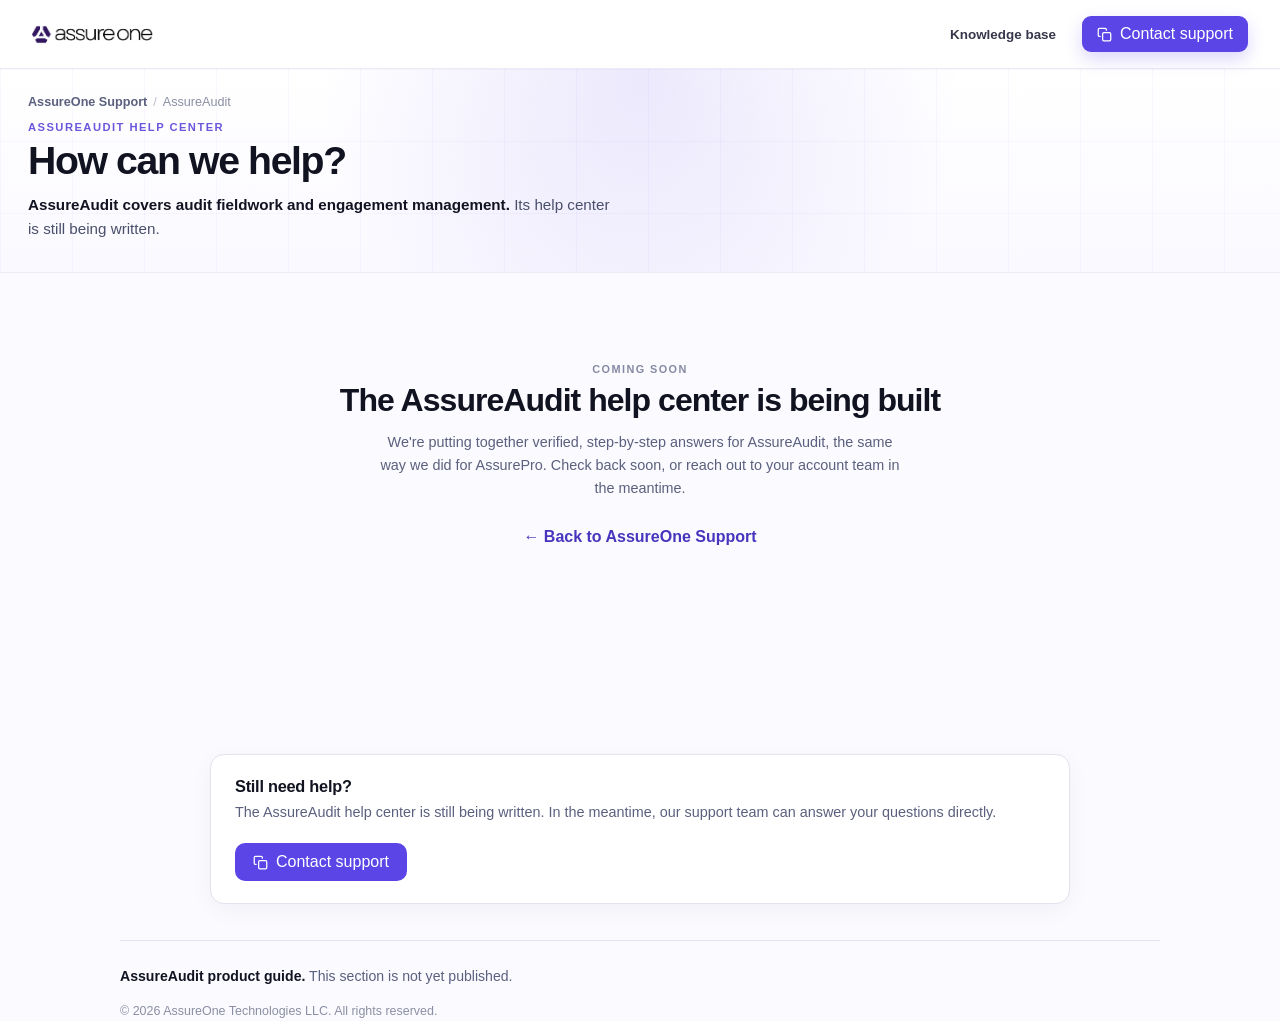
==== commit bcf0f458: "Replace the article footer note with a copyright line on every page The article page ended with "Ans" ====
--- a/assureaudit/index.html
+++ b/assureaudit/index.html
@@ -106,7 +106,7 @@
 </main>
 
 <section class="help-cta" aria-label="Contact support"><div><strong>Still need help?</strong><p>The AssureAudit help center is still being written. In the meantime, our support team can answer your questions directly.</p></div><div class="help-cta-actions"><a class="help-cta-mail" href="mailto:support@assureone.ai">Email support</a><button class="help-cta-copy" type="button" title="Copy support@assureone.ai to clipboard"><svg viewBox="0 0 24 24" fill="none" stroke="currentColor" stroke-width="2" stroke-linecap="round" stroke-linejoin="round" aria-hidden="true"><rect x="9" y="9" width="13" height="13" rx="2"></rect><path d="M5 15H4a2 2 0 0 1-2-2V4a2 2 0 0 1 2-2h9a2 2 0 0 1 2 2v1"></path></svg><span class="help-cta-copy-label">support@assureone.ai</span></button></div></section>
-<footer class="footer" style="max-width:1040px"><strong>AssureAudit product guide.</strong> This section is not yet published.</footer>
+<footer class="footer" style="max-width:1040px"><strong>AssureAudit product guide.</strong> This section is not yet published.<span class="site-copyright">&copy; 2026 AssureOne Technologies LLC. All rights reserved.</span></footer>
 <!-- hdr-support:start --><script>
 (function(){
   var EMAIL='support@assureone.ai';
@@ -244,6 +244,12 @@
   .ar-copy-link{width:100%;justify-content:center}
   .ar-related{grid-template-columns:1fr}
 }
+
+/* One copyright line at the foot of every page. */
+.site-copyright{display:block;color:#8b8fa3;font-size:.78rem;line-height:1.6}
+.footer .site-copyright{margin-top:14px}
+.site-footer{max-width:1240px;margin:34px auto 0;padding:20px 28px 42px;border-top:1px solid #ecebf3}
+@media(max-width:760px){.site-footer{padding:18px 18px 34px}}
 </style>
 <script id="functional-polish-script">
 (function(){
